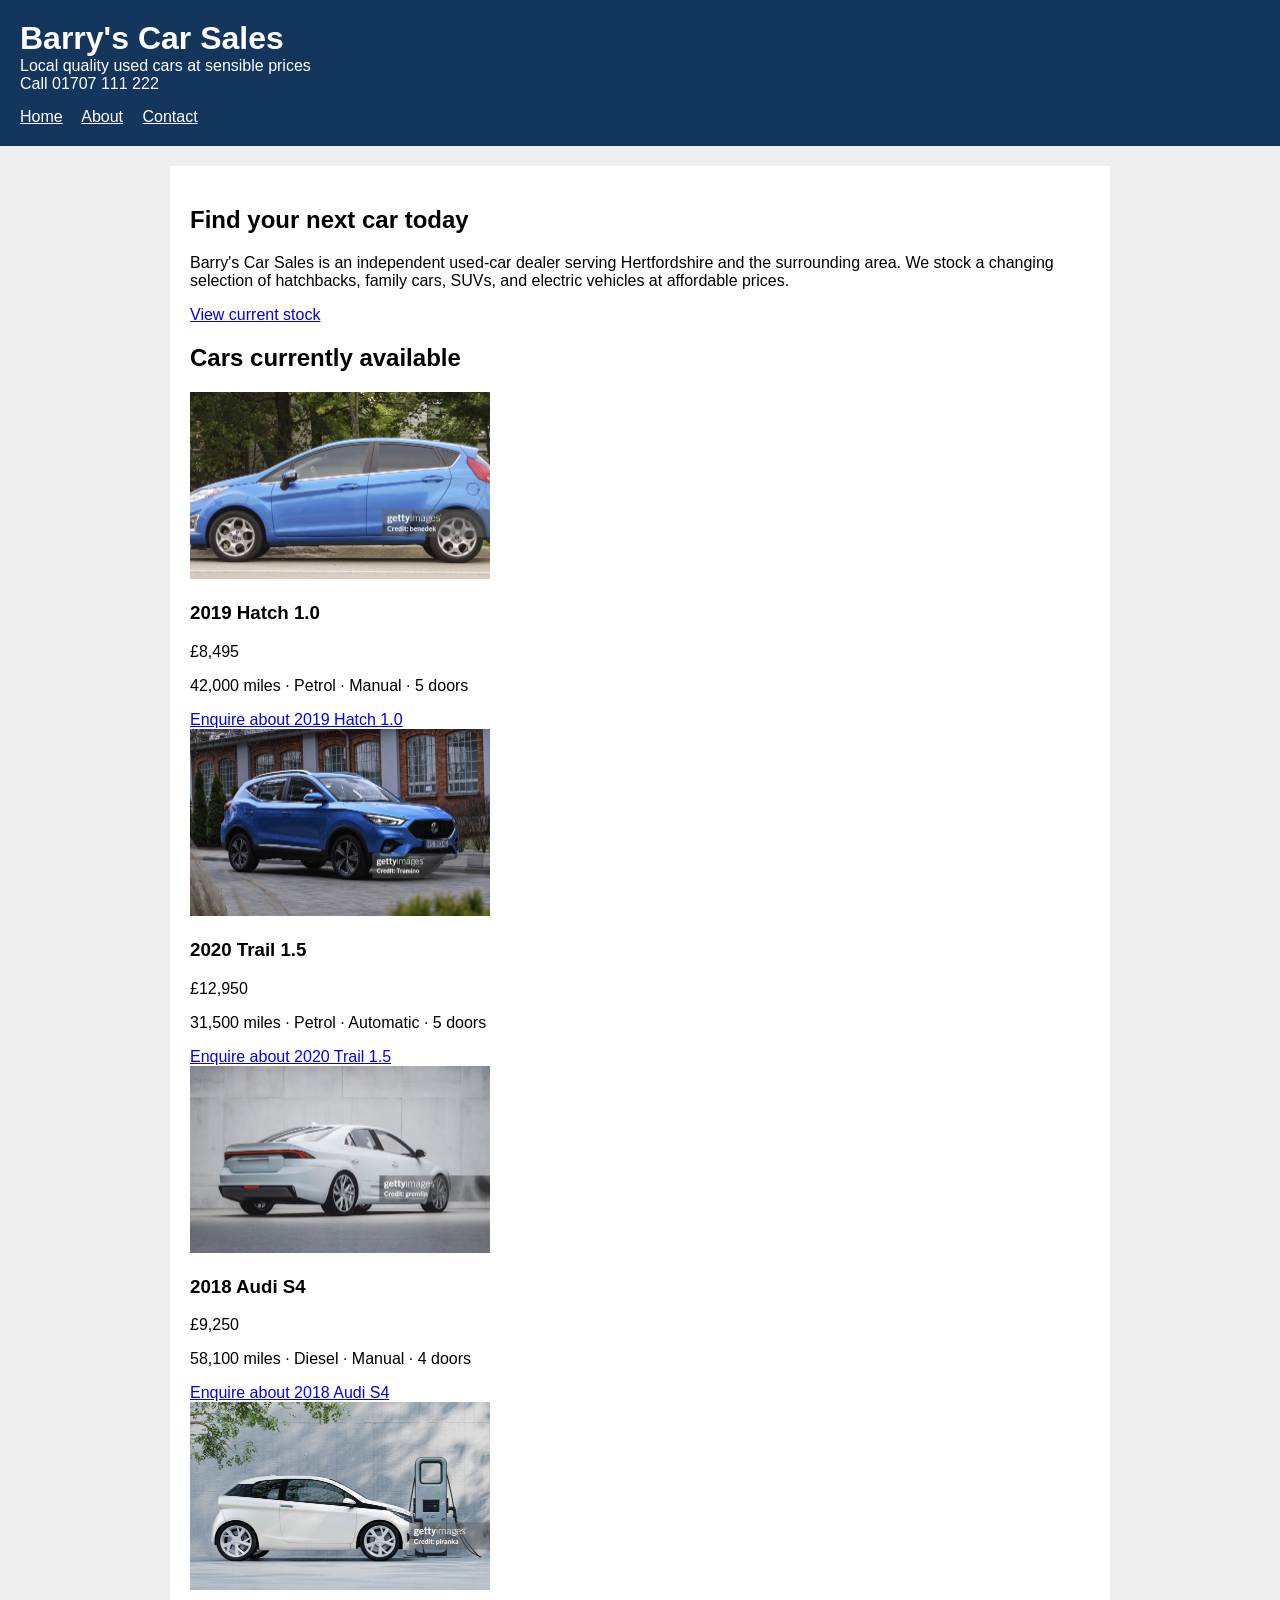
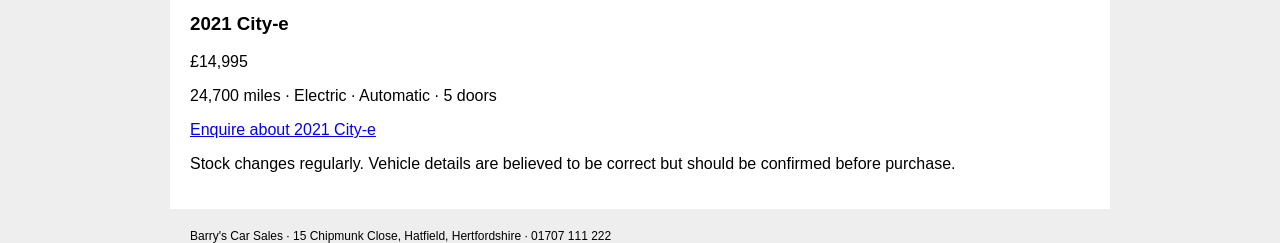
==== index.html @ 7a35cee2 "Improved accessibility and added automatic vehicle selection in enquiry form." ====
<!DOCTYPE html>
<html lang="en">
<head>
    <meta charset="utf-8">
    <title>Barry's Car Sales</title>
    <link rel="stylesheet" href="styles.css">
    <script src="script.js" defer></script>
</head>
<body>
<header>
    <div>
        <div>
            <h1>Barry's Car Sales</h1>
            <div>Local quality used cars at sensible prices</div>
        </div>
        <div>Call 01707 111 222</div>
    </div>
    <nav>
        <a href="index.html">Home</a>
        <a href="about.html">About</a>
        <a href="enquiry.html">Contact</a>
    </nav>
</header>

<main>
    <section>
        <h2>Find your next car today</h2>
        <p>Barry's Car Sales is an independent used-car dealer serving Hertfordshire and the surrounding area. We stock a changing selection of hatchbacks, family cars, SUVs, and electric vehicles at affordable prices.</p>
        <a href="#cars">View current stock</a>
    </section>

    <h2 id="cars">Cars currently available</h2>

    <div>
        <div>
            <img src="hatchback.jpg" alt="A blue hatchback left side">
            <h3>2019 Hatch 1.0</h3>
            <div>£8,495</div>
            <p>42,000 miles · Petrol · Manual · 5 doors</p>
            <a href="enquiry.html?car=hatch">Enquire about 2019 Hatch 1.0</a>
        </div>

        <div>
            <img src="suv.jpg" alt="A blue SUV  front right angle">
            <h3>2020 Trail 1.5</h3>
            <div>£12,950</div>
            <p>31,500 miles · Petrol · Automatic · 5 doors</p>
            <a href="enquiry.html?car=trail">Enquire about 2020 Trail 1.5</a>
        </div>

        <div>
            <img src="saloon.jpg" alt="A white four-door saloon showing back and right side">
            <h3>2018 Audi S4</h3>
            <div>£9,250</div>
            <p>58,100 miles · Diesel · Manual · 4 doors</p>
            <a href="enquiry.html?car=audi">Enquire about 2018 Audi S4</a>
        </div>

        <div>
            <img src="electric.jpg" alt="White electric car connected to a charging point">
            <h3>2021 City-e</h3>
            <div>£14,995</div>
            <p>24,700 miles · Electric · Automatic · 5 doors</p>
            <a href="enquiry.html?car=electric">Enquire about 2021 City-e</a>
        </div>
    </div>

    <p>Stock changes regularly. Vehicle details are believed to be correct but should be confirmed before purchase.</p>
</main>

<footer>
    Barry's Car Sales · 15 Chipmunk Close, Hatfield, Hertfordshire · 01707 111 222
</footer>
</body>
</html>
---- styles.css ----
body {
    font-family: Arial;
    margin: 0;
    background: #eeeeee;
}

header {
    background: #14365d;
    color: white;
    padding: 20px;
}

h1 {
    margin: 0;
}

nav {
    margin-top: 15px;
}

nav a {
    color: white;
    margin-right: 15px;
}

main {
    width: 900px;
    margin: 20px auto;
    padding: 20px;
    background: white;
}

img {
    width: 300px;
}

table {
    border-collapse: collapse;
}

th, 
td {
    border: 1px solid black;
    padding: 5px;
}

label {
    display: block;
}

input,
select,
textarea {
    width: 400px;
    margin-bottom: 10px;
}

textarea {
    height: 100px;
}

button {
    background: #14365d;
    color: white;
    padding: 5px;
}

footer {
    width: 900px;
    margin: auto;
    font-size: 12px;
}

input[type="checkbox"] {
    width: auto;
    margin-right: 5px;
}

input[type="checkbox"] + label {
    display: inline;
}

fieldset {
    width: fit-content;
    padding: 10px;
    margin-bottom: 15px;
}

fieldset input {
    width: auto;
}
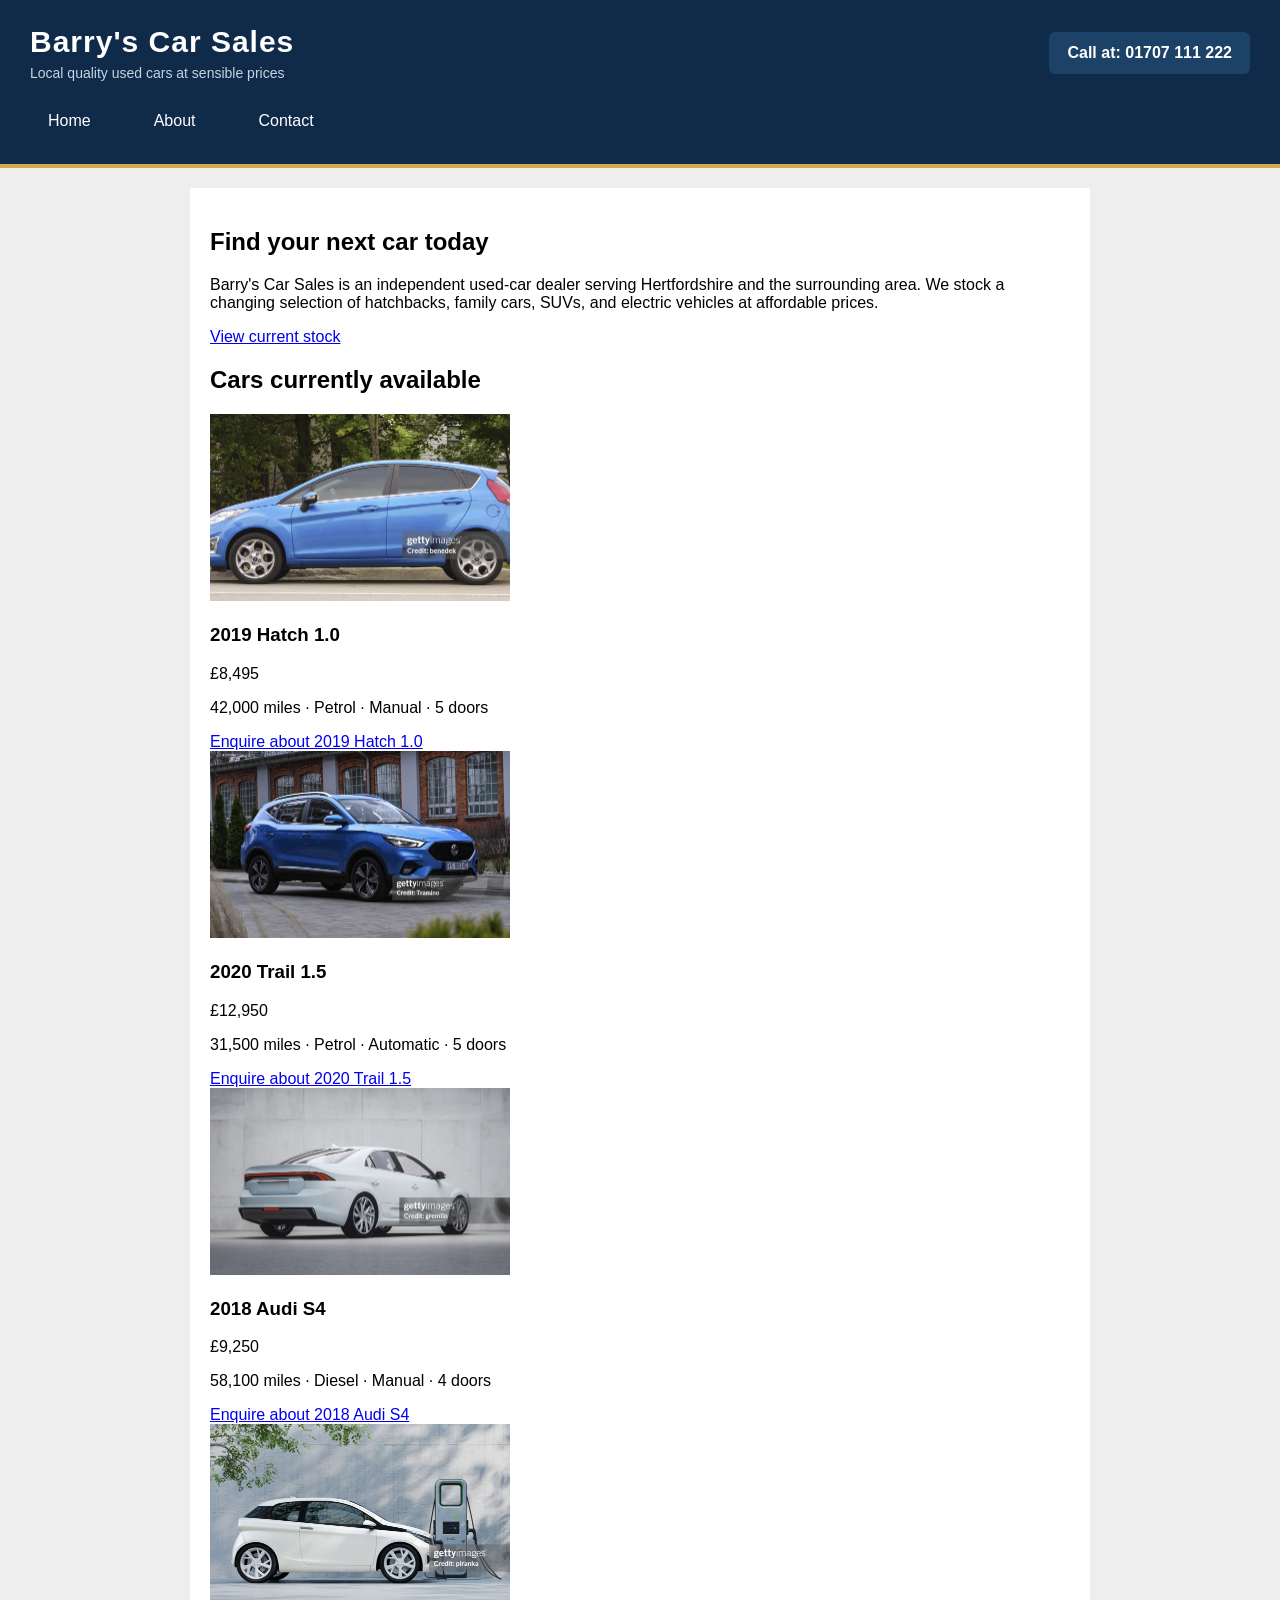
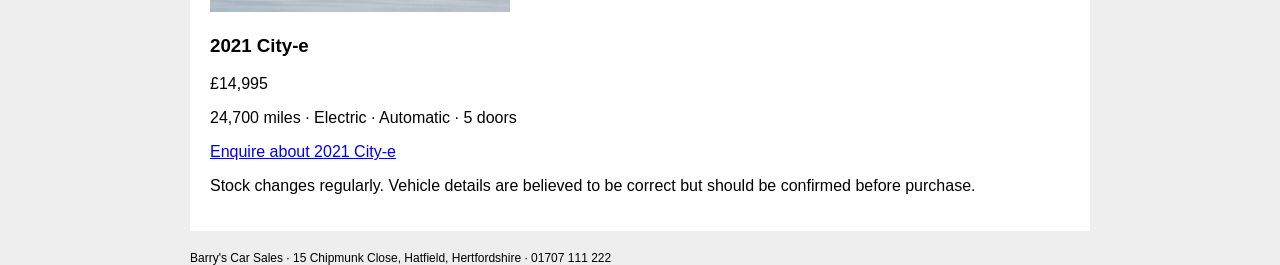
==== commit 9f76d113: "Enhanced header design with responsive styling and improved navigation." ====
--- a/index.html
+++ b/index.html
@@ -13,7 +13,7 @@
             <h1>Barry's Car Sales</h1>
             <div>Local quality used cars at sensible prices</div>
         </div>
-        <div>Call 01707 111 222</div>
+        <div>Call at: 01707 111 222</div>
     </div>
     <nav>
         <a href="index.html">Home</a>
--- a/styles.css
+++ b/styles.css
@@ -4,10 +4,15 @@
     background: #eeeeee;
 }
 
+* {
+    box-sizing: border-box;
+}
+
 header {
     background: #14365d;
     color: white;
     padding: 20px;
+    width: 100%;
 }
 
 h1 {
@@ -24,7 +29,8 @@
 }
 
 main {
-    width: 900px;
+    width: 90%;
+    max-width: 900px;
     margin: 20px auto;
     padding: 20px;
     background: white;
@@ -32,13 +38,16 @@
 
 img {
     width: 300px;
+    max-width: 100%;
+    height: auto;
 }
 
 table {
     border-collapse: collapse;
+    max-width: 100%;
 }
 
-th, 
+th,
 td {
     border: 1px solid black;
     padding: 5px;
@@ -52,6 +61,7 @@
 select,
 textarea {
     width: 400px;
+    max-width: 100%;
     margin-bottom: 10px;
 }
 
@@ -66,7 +76,8 @@
 }
 
 footer {
-    width: 900px;
+    width: 90%;
+    max-width: 900px;
     margin: auto;
     font-size: 12px;
 }
@@ -82,10 +93,100 @@
 
 fieldset {
     width: fit-content;
+    max-width: 100%;
     padding: 10px;
     margin-bottom: 15px;
 }
 
 fieldset input {
     width: auto;
-}+}
+
+@media (max-width: 600px) {
+    main {
+        width: 95%;
+        padding: 15px;
+    }
+
+    input,
+    select,
+    textarea {
+        width: 100%;
+    }
+
+    nav a {
+        display: inline-block;
+        margin-bottom: 8px;
+    }
+}
+
+
+
+header {
+    background: #102b49;
+    color: white;
+    padding: 25px 30px;
+    border-bottom: 4px solid #d4a84f;
+    width: 100%;
+}
+
+header > div {
+    display: flex;
+    justify-content: space-between;
+    align-items: center;
+    flex-wrap: wrap;
+    gap: 15px;
+}
+
+h1 {
+    margin: 0;
+    font-size: 30px;
+    letter-spacing: 1px;
+}
+
+header > div > div:first-child > div {
+    color: #c5d3e2;
+    font-size: 14px;
+    margin-top: 6px;
+}
+
+header > div > div:last-child {
+    background: #1d4267;
+    padding: 12px 18px;
+    border-radius: 6px;
+    font-weight: bold;
+}
+
+nav {
+    margin-top: 22px;
+    display: flex;
+    flex-wrap: wrap;
+    gap: 12px;
+}
+
+nav a {
+    color: white;
+    text-decoration: none;
+    padding: 9px 18px;
+    border-radius: 5px;
+    transition: background 0.2s;
+}
+
+nav a:hover {
+    background: #28547e;
+    text-decoration: underline;
+}
+
+@media (max-width: 600px) {
+    header {
+        padding: 20px;
+    }
+
+    h1 {
+        font-size: 24px;
+    }
+
+    header > div > div:last-child {
+        padding: 9px 12px;
+    }
+}
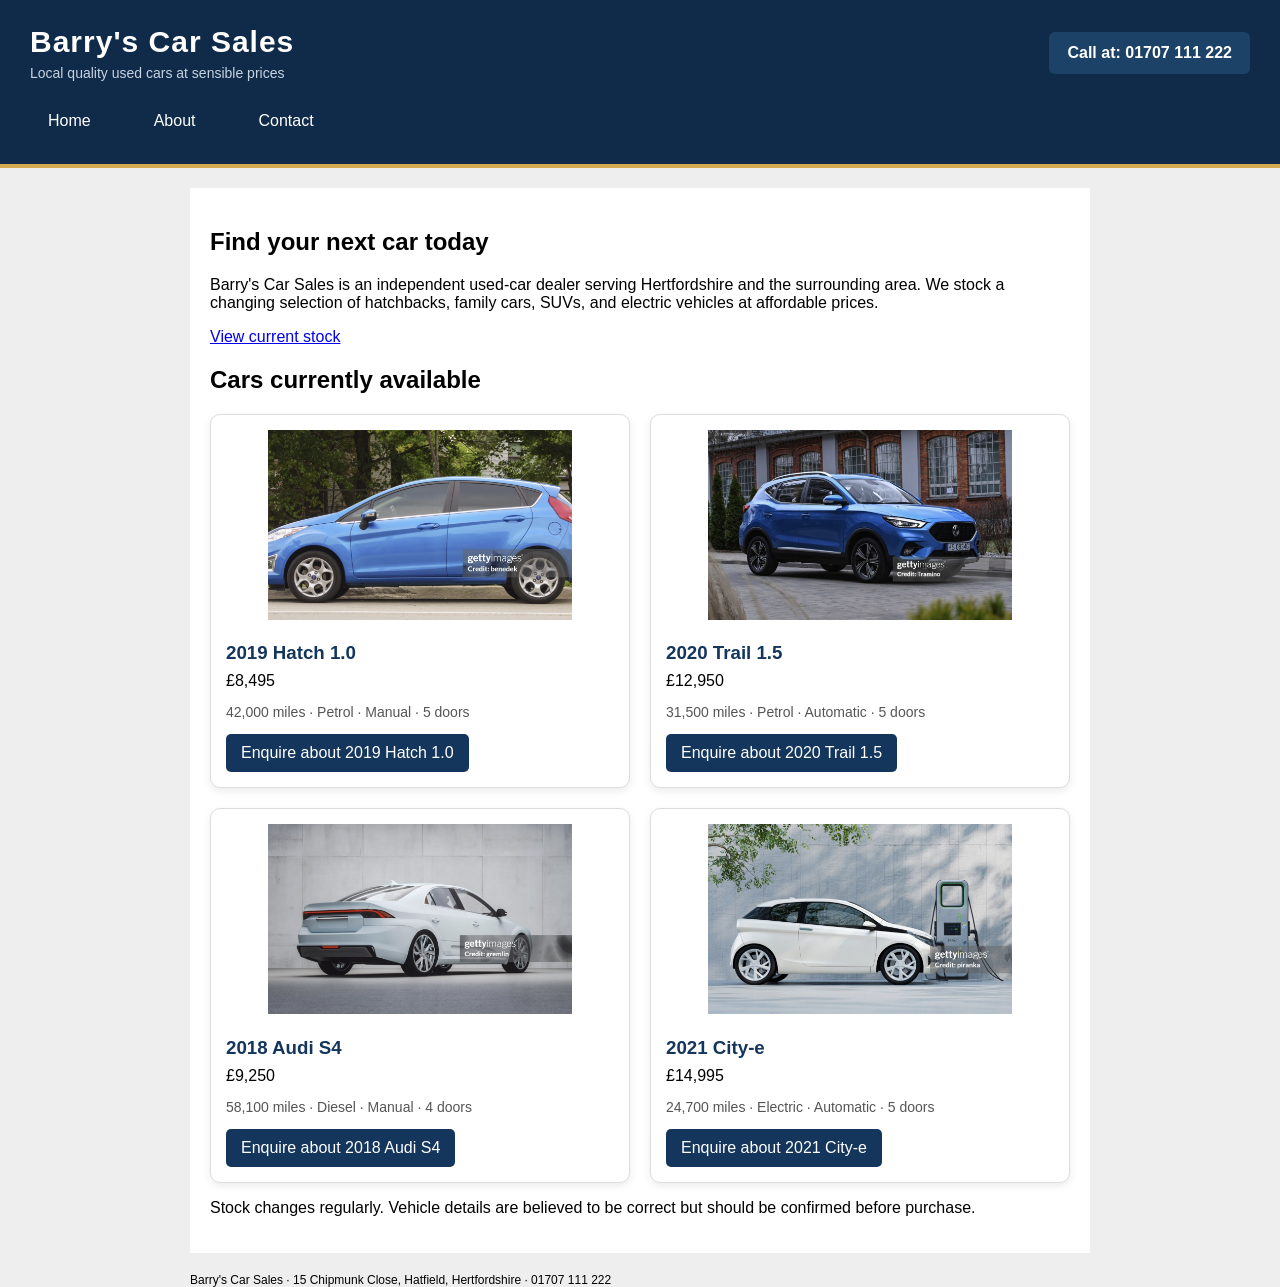
==== commit 616aa215: "Styled vehicle listings with responsive car cards, shadows and improved buttons." ====
--- a/index.html
+++ b/index.html
@@ -31,8 +31,8 @@
 
     <h2 id="cars">Cars currently available</h2>
 
-    <div>
-        <div>
+    <div class="car-container">
+        <div class="car-card">
             <img src="hatchback.jpg" alt="A blue hatchback left side">
             <h3>2019 Hatch 1.0</h3>
             <div>£8,495</div>
@@ -40,7 +40,7 @@
             <a href="enquiry.html?car=hatch">Enquire about 2019 Hatch 1.0</a>
         </div>
 
-        <div>
+        <div class="car-card">
             <img src="suv.jpg" alt="A blue SUV  front right angle">
             <h3>2020 Trail 1.5</h3>
             <div>£12,950</div>
@@ -48,7 +48,7 @@
             <a href="enquiry.html?car=trail">Enquire about 2020 Trail 1.5</a>
         </div>
 
-        <div>
+        <div class="car-card">
             <img src="saloon.jpg" alt="A white four-door saloon showing back and right side">
             <h3>2018 Audi S4</h3>
             <div>£9,250</div>
@@ -56,7 +56,7 @@
             <a href="enquiry.html?car=audi">Enquire about 2018 Audi S4</a>
         </div>
 
-        <div>
+        <div class="car-card">
             <img src="electric.jpg" alt="White electric car connected to a charging point">
             <h3>2021 City-e</h3>
             <div>£14,995</div>
--- a/styles.css
+++ b/styles.css
@@ -190,3 +190,60 @@
         padding: 9px 12px;
     }
 }
+
+.car-container {
+    display: grid;
+    grid-template-columns: repeat(2, minmax(0, 1fr));
+    gap: 20px;
+    margin-top: 20px;
+}
+
+.car-card {
+    background: white;
+    border: 1px solid #dddddd;
+    border-radius: 10px;
+    padding: 15px;
+    box-shadow: 0 3px 8px rgba(0, 0, 0, 0.08);
+    transition: transform 0.2s, box-shadow 0.2s;
+}
+
+.car-card:hover {
+    transform: translateY(-4px);
+    box-shadow: 0 6px 15px rgba(0, 0, 0, 0.15);
+}
+
+.car-card img {
+    width: 100%;
+    height: 190px;
+    object-fit: contain;
+}
+
+.car-card h3 {
+    color: #14365d;
+    margin-bottom: 8px;
+}
+
+.car-card p {
+    color: #555555;
+    font-size: 14px;
+}
+
+.car-card a {
+    display: inline-block;
+    background: #14365d;
+    color: white;
+    padding: 10px 15px;
+    border-radius: 5px;
+    text-decoration: none;
+}
+
+.car-card a:hover {
+    background: #28547e;
+    text-decoration: underline;
+}
+
+@media (max-width: 600px) {
+    .car-container {
+        grid-template-columns: 1fr;
+    }
+}
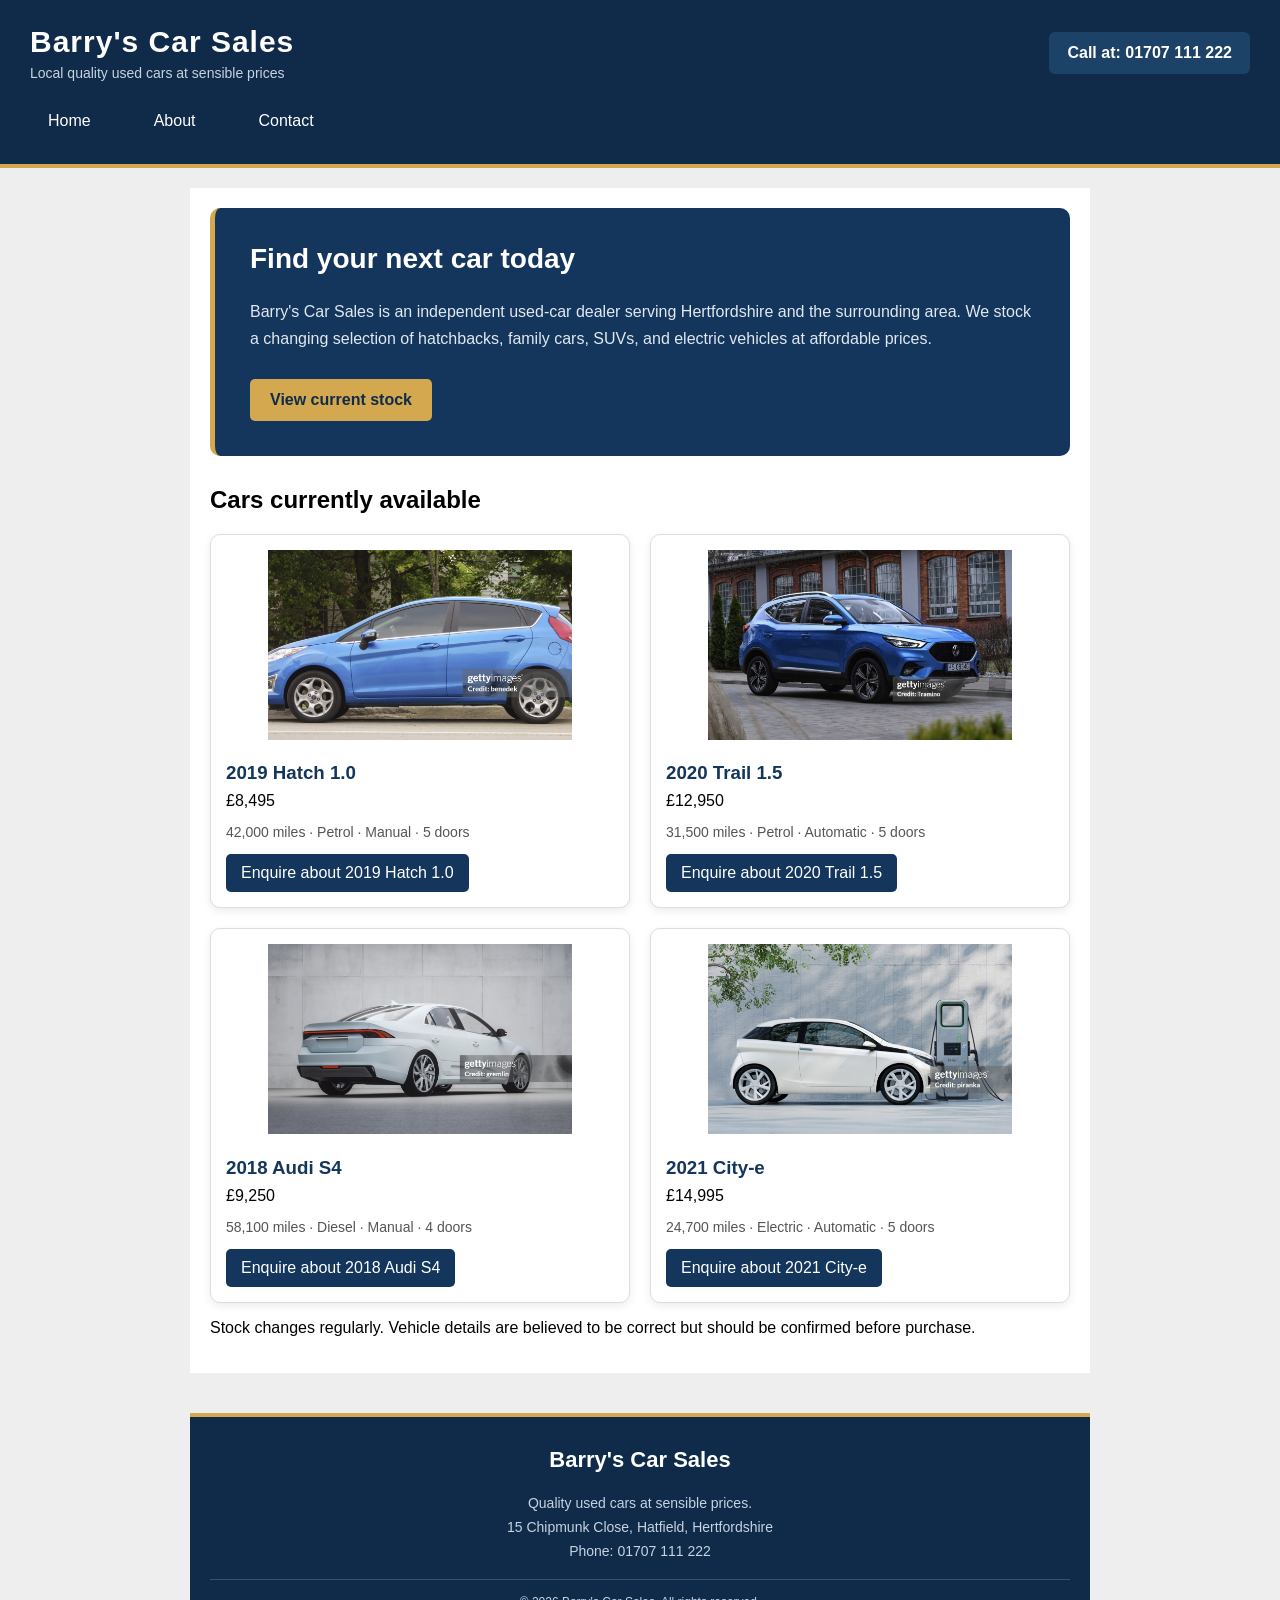
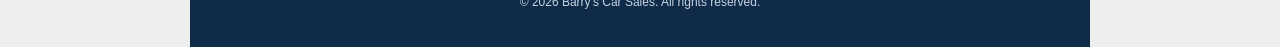
==== commit 8260c7d8: "Enhanced footer design" ====
--- a/index.html
+++ b/index.html
@@ -23,7 +23,7 @@
 </header>
 
 <main>
-    <section>
+    <section class="hero">
         <h2>Find your next car today</h2>
         <p>Barry's Car Sales is an independent used-car dealer serving Hertfordshire and the surrounding area. We stock a changing selection of hatchbacks, family cars, SUVs, and electric vehicles at affordable prices.</p>
         <a href="#cars">View current stock</a>
@@ -69,7 +69,11 @@
 </main>
 
 <footer>
-    Barry's Car Sales · 15 Chipmunk Close, Hatfield, Hertfordshire · 01707 111 222
+    <h3>Barry's Car Sales</h3>
+    <p>Quality used cars at sensible prices.</p>
+    <p>15 Chipmunk Close, Hatfield, Hertfordshire</p>
+    <p>Phone: 01707 111 222</p>
+    <p class="copyright">© 2026 Barry's Car Sales. All rights reserved.</p>
 </footer>
 </body>
 </html>
--- a/styles.css
+++ b/styles.css
@@ -246,4 +246,78 @@
     .car-container {
         grid-template-columns: 1fr;
     }
+}
+
+
+.hero {
+    background: #14365d;
+    color: white;
+    padding: 35px;
+    border-radius: 10px;
+    margin-bottom: 30px;
+    border-left: 5px solid #d4a84f;
+}
+
+.hero h2 {
+    font-size: 28px;
+    margin-top: 0;
+}
+
+.hero p {
+    color: #e0e8f0;
+    line-height: 1.7;
+}
+
+.hero a {
+    display: inline-block;
+    background: #d4a84f;
+    color: #102b49;
+    padding: 12px 20px;
+    border-radius: 5px;
+    text-decoration: none;
+    font-weight: bold;
+    margin-top: 10px;
+}
+
+.hero a:hover {
+    background: #edc875;
+    text-decoration: underline;
+}
+
+@media (max-width: 600px) {
+    .hero {
+        padding: 22px;
+    }
+
+    .hero h2 {
+        font-size: 23px;
+    }
+}
+
+footer {
+    background: #102b49;
+    color: white;
+    width: 100%;
+    margin-top: 40px;
+    padding: 30px 20px;
+    text-align: center;
+    border-top: 4px solid #d4a84f;
+}
+
+footer h3 {
+    margin-top: 0;
+    font-size: 22px;
+}
+
+footer p {
+    color: #c5d3e2;
+    margin: 8px 0;
+    font-size: 14px;
+}
+
+footer .copyright {
+    border-top: 1px solid #38516b;
+    padding-top: 15px;
+    margin-top: 20px;
+    font-size: 12px;
 }
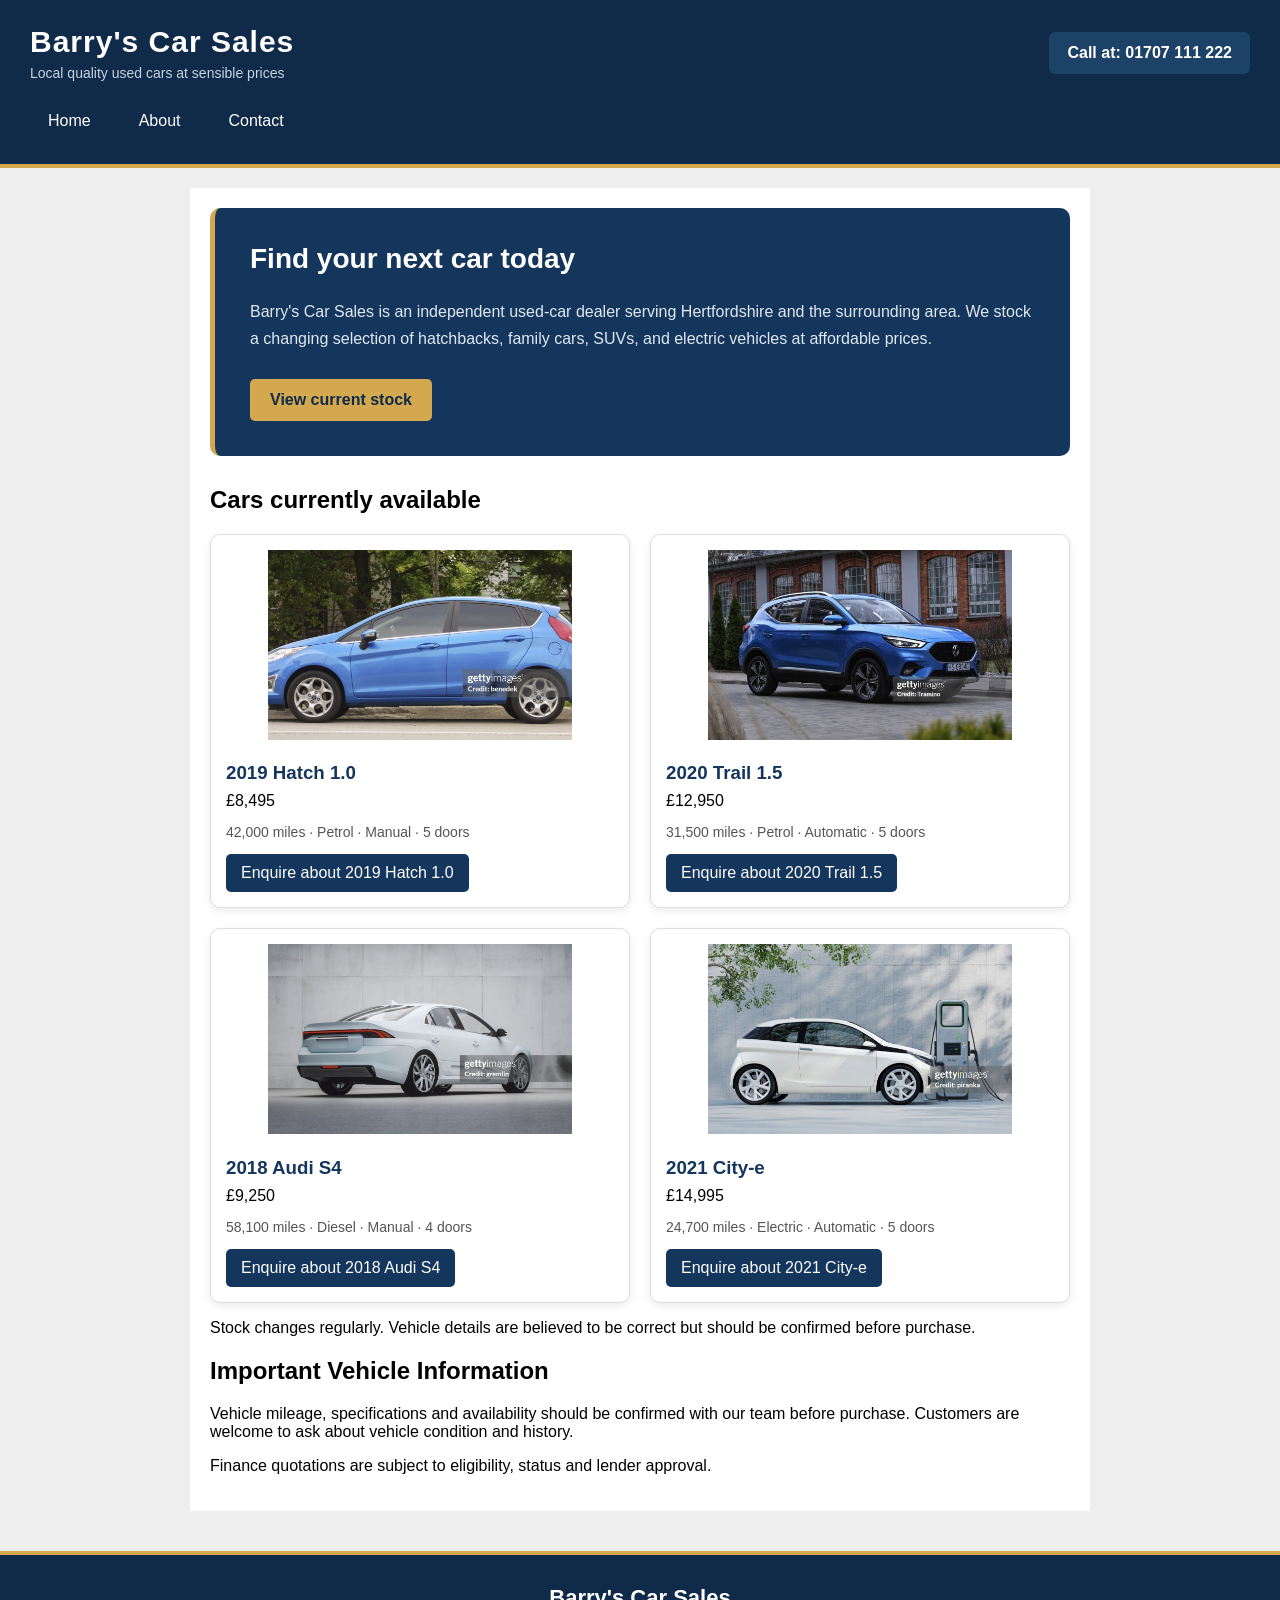
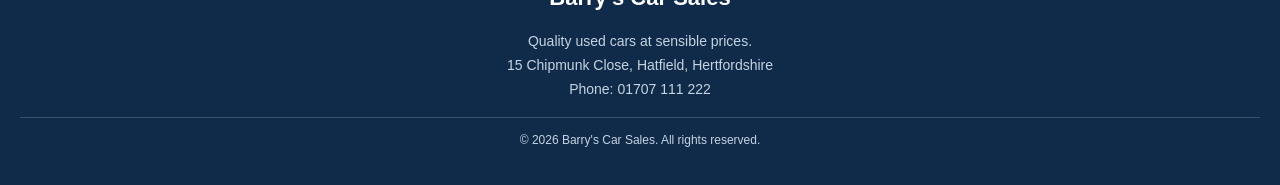
==== commit 6a803131: "Added privacy notice and vehicle information section." ====
--- a/index.html
+++ b/index.html
@@ -66,6 +66,12 @@
     </div>
 
     <p>Stock changes regularly. Vehicle details are believed to be correct but should be confirmed before purchase.</p>
+    <section>
+        <h2>Important Vehicle Information</h2>
+        <p>Vehicle mileage, specifications and availability should be confirmed with our team before purchase. Customers are welcome to ask about vehicle condition and history.</p>
+        <p>Finance quotations are subject to eligibility, status and lender approval.</p>
+    </section>
+
 </main>
 
 <footer>
--- a/styles.css
+++ b/styles.css
@@ -1,5 +1,6 @@
+
 body {
-    font-family: Arial;
+    font-family: Arial, sans-serif;
     margin: 0;
     background: #eeeeee;
 }
@@ -8,26 +9,64 @@
     box-sizing: border-box;
 }
 
+/* HEADER */
 header {
-    background: #14365d;
-    color: white;
-    padding: 20px;
+    background: #102b49;
+    color: white;
+    padding: 25px 30px;
+    border-bottom: 4px solid #d4a84f;
     width: 100%;
+}
+
+header > div {
+    display: flex;
+    justify-content: space-between;
+    align-items: center;
+    flex-wrap: wrap;
+    gap: 15px;
 }
 
 h1 {
     margin: 0;
-}
-
+    font-size: 30px;
+    letter-spacing: 1px;
+}
+
+header > div > div:first-child > div {
+    color: #c5d3e2;
+    font-size: 14px;
+    margin-top: 6px;
+}
+
+header > div > div:last-child {
+    background: #1d4267;
+    padding: 12px 18px;
+    border-radius: 6px;
+    font-weight: bold;
+}
+
+/* NAVIGATION */
 nav {
-    margin-top: 15px;
+    margin-top: 22px;
+    display: flex;
+    flex-wrap: wrap;
+    gap: 12px;
 }
 
 nav a {
     color: white;
-    margin-right: 15px;
-}
-
+    text-decoration: none;
+    padding: 9px 18px;
+    border-radius: 5px;
+    transition: background 0.2s;
+}
+
+nav a:hover {
+    background: #28547e;
+    text-decoration: underline;
+}
+
+/* MAIN CONTENT */
 main {
     width: 90%;
     max-width: 900px;
@@ -36,12 +75,14 @@
     background: white;
 }
 
+/* IMAGES */
 img {
     width: 300px;
     max-width: 100%;
     height: auto;
 }
 
+/* TABLE */
 table {
     border-collapse: collapse;
     max-width: 100%;
@@ -53,6 +94,7 @@
     padding: 5px;
 }
 
+/* FORMS */
 label {
     display: block;
 }
@@ -75,13 +117,6 @@
     padding: 5px;
 }
 
-footer {
-    width: 90%;
-    max-width: 900px;
-    margin: auto;
-    font-size: 12px;
-}
-
 input[type="checkbox"] {
     width: auto;
     margin-right: 5px;
@@ -102,95 +137,43 @@
     width: auto;
 }
 
-@media (max-width: 600px) {
-    main {
-        width: 95%;
-        padding: 15px;
-    }
-
-    input,
-    select,
-    textarea {
-        width: 100%;
-    }
-
-    nav a {
-        display: inline-block;
-        margin-bottom: 8px;
-    }
-}
-
-
-
-header {
-    background: #102b49;
-    color: white;
-    padding: 25px 30px;
-    border-bottom: 4px solid #d4a84f;
-    width: 100%;
-}
-
-header > div {
-    display: flex;
-    justify-content: space-between;
-    align-items: center;
-    flex-wrap: wrap;
-    gap: 15px;
-}
-
-h1 {
-    margin: 0;
-    font-size: 30px;
-    letter-spacing: 1px;
-}
-
-header > div > div:first-child > div {
-    color: #c5d3e2;
-    font-size: 14px;
-    margin-top: 6px;
-}
-
-header > div > div:last-child {
-    background: #1d4267;
-    padding: 12px 18px;
-    border-radius: 6px;
-    font-weight: bold;
-}
-
-nav {
-    margin-top: 22px;
-    display: flex;
-    flex-wrap: wrap;
-    gap: 12px;
-}
-
-nav a {
-    color: white;
+/* HERO SECTION */
+.hero {
+    background: #14365d;
+    color: white;
+    padding: 35px;
+    border-radius: 10px;
+    margin-bottom: 30px;
+    border-left: 5px solid #d4a84f;
+}
+
+.hero h2 {
+    font-size: 28px;
+    margin-top: 0;
+}
+
+.hero p {
+    color: #e0e8f0;
+    line-height: 1.7;
+}
+
+.hero a {
+    display: inline-block;
+    background: #d4a84f;
+    color: #102b49;
+    padding: 12px 20px;
+    border-radius: 5px;
     text-decoration: none;
-    padding: 9px 18px;
-    border-radius: 5px;
-    transition: background 0.2s;
-}
-
-nav a:hover {
-    background: #28547e;
+    font-weight: bold;
+    margin-top: 10px;
+}
+
+.hero a:hover {
+    background: #edc875;
     text-decoration: underline;
 }
 
-@media (max-width: 600px) {
-    header {
-        padding: 20px;
-    }
-
-    h1 {
-        font-size: 24px;
-    }
-
-    header > div > div:last-child {
-        padding: 9px 12px;
-    }
-}
-
+/* CAR LISTINGS */
 .car-container {
     display: grid;
     grid-template-columns: repeat(2, minmax(0, 1fr));
@@ -242,63 +225,13 @@
     text-decoration: underline;
 }
 
-@media (max-width: 600px) {
-    .car-container {
-        grid-template-columns: 1fr;
-    }
-}
-
-
-.hero {
-    background: #14365d;
-    color: white;
-    padding: 35px;
-    border-radius: 10px;
-    margin-bottom: 30px;
-    border-left: 5px solid #d4a84f;
-}
-
-.hero h2 {
-    font-size: 28px;
-    margin-top: 0;
-}
-
-.hero p {
-    color: #e0e8f0;
-    line-height: 1.7;
-}
-
-.hero a {
-    display: inline-block;
-    background: #d4a84f;
-    color: #102b49;
-    padding: 12px 20px;
-    border-radius: 5px;
-    text-decoration: none;
-    font-weight: bold;
-    margin-top: 10px;
-}
-
-.hero a:hover {
-    background: #edc875;
-    text-decoration: underline;
-}
-
-@media (max-width: 600px) {
-    .hero {
-        padding: 22px;
-    }
-
-    .hero h2 {
-        font-size: 23px;
-    }
-}
-
+/* FOOTER */
 footer {
     background: #102b49;
     color: white;
     width: 100%;
-    margin-top: 40px;
+    max-width: none;
+    margin: 40px 0 0;
     padding: 30px 20px;
     text-align: center;
     border-top: 4px solid #d4a84f;
@@ -320,4 +253,293 @@
     padding-top: 15px;
     margin-top: 20px;
     font-size: 12px;
+}
+
+/* MOBILE RESPONSIVENESS */
+@media (max-width: 600px) {
+    header {
+        padding: 20px;
+    }
+
+    h1 {
+        font-size: 24px;
+    }
+
+    header > div > div:last-child {
+        padding: 9px 12px;
+    }
+
+    main {
+        width: 95%;
+        padding: 15px;
+    }
+
+    input,
+    select,
+    textarea {
+        width: 100%;
+    }
+
+    nav a {
+        display: inline-block;
+        margin-bottom: 8px;
+    }
+
+    .car-container {
+        grid-template-columns: 1fr;
+    }
+
+    .hero {
+        padding: 22px;
+    }
+
+    .hero h2 {
+        font-size: 23px;
+    }
+}
+
+
+/* ABOUT PAGE */
+
+.about-main {
+    max-width: 1100px;
+}
+
+.about-hero {
+    background: #14365d;
+    color: white;
+    padding: 30px;
+    border-left: 5px solid #d4a84f;
+    border-radius: 8px;
+    margin-bottom: 25px;
+}
+
+.about-hero h2 {
+    margin-top: 0;
+    font-size: 28px;
+}
+
+.about-hero p {
+    color: #e0e8f0;
+    margin-bottom: 0;
+}
+
+.about-content {
+    display: grid;
+    grid-template-columns: 2fr 1fr;
+    gap: 25px;
+}
+
+.about-story h2,
+.about-story h3 {
+    color: #14365d;
+}
+
+.about-story p {
+    line-height: 1.7;
+    color: #444444;
+}
+
+.about-sidebar {
+    background: #f3f5f8;
+    padding: 20px;
+    border-radius: 8px;
+    border-top: 4px solid #d4a84f;
+    height: fit-content;
+}
+
+.about-sidebar h3 {
+    color: #14365d;
+    margin-top: 0;
+}
+
+.about-sidebar ul {
+    padding-left: 20px;
+    line-height: 2;
+}
+
+.team-table {
+    overflow-x: auto;
+}
+
+.team-table table {
+    width: 100%;
+    border-collapse: collapse;
+}
+
+.team-table th {
+    background: #14365d;
+    color: white;
+    text-align: left;
+}
+
+.team-table th,
+.team-table td {
+    padding: 12px;
+    border: 1px solid #dddddd;
+}
+
+.team-table tr:nth-child(even) {
+    background: #f3f5f8;
+}
+
+.about-contact {
+    margin-top: 25px;
+}
+
+.about-contact a {
+    color: #14365d;
+    font-weight: bold;
+}
+
+.opening-times {
+    background: white;
+    padding: 15px;
+    border-radius: 6px;
+    margin-top: 25px;
+}
+
+.opening-times p {
+    font-size: 14px;
+    line-height: 1.6;
+}
+
+@media (max-width: 700px) {
+    .about-content {
+        grid-template-columns: 1fr;
+    }
+
+    .about-hero {
+        padding: 22px;
+    }
+
+    .about-hero h2 {
+        font-size: 23px;
+    }
+
+    .team-table table {
+        min-width: 550px;
+    }
+}
+
+
+/* ENQUIRY PAGE */
+
+main form {
+    background: #f8f9fb;
+    padding: 25px;
+    border: 1px solid #dddddd;
+    border-radius: 10px;
+    box-shadow: 0 3px 8px rgba(0, 0, 0, 0.06);
+}
+
+main form > div {
+    margin-bottom: 15px;
+}
+
+main form label {
+    font-weight: bold;
+    margin-bottom: 7px;
+    color: #26384a;
+}
+
+main form input,
+main form select,
+main form textarea {
+    width: 100%;
+    padding: 12px;
+    border: 1px solid #bbbbbb;
+    border-radius: 5px;
+    font-family: Arial, sans-serif;
+    font-size: 14px;
+}
+
+main form textarea {
+    height: 120px;
+}
+
+main form input[type="checkbox"],
+main form input[type="radio"] {
+    width: auto;
+    margin-right: 5px;
+}
+
+main form input[type="checkbox"] + label,
+main form input[type="radio"] + label {
+    display: inline;
+}
+
+main form fieldset {
+    width: 100%;
+    border: 1px solid #cccccc;
+    border-radius: 5px;
+    padding: 15px;
+    margin: 20px 0;
+}
+
+main form legend {
+    color: #14365d;
+    font-weight: bold;
+    padding: 0 5px;
+}
+
+main form button {
+    background: #14365d;
+    color: white;
+    border: none;
+    border-radius: 5px;
+    padding: 12px 25px;
+    font-size: 15px;
+    font-weight: bold;
+    cursor: pointer;
+}
+
+main form button:hover {
+    background: #28547e;
+}
+
+.required {
+    color: #c0392b;
+    font-weight: bold;
+}
+
+
+main form input:focus,
+main form select:focus,
+main form textarea:focus {
+    outline: 2px solid #d4a84f;
+    border-color: #14365d;
+}
+
+@media (max-width: 600px) {
+    main form {
+        padding: 15px;
+    }
+}
+
+
+#confirmation {
+    color: #1b6b36;
+    background: #e6f4ea;
+    padding: 15px;
+    border-radius: 5px;
+    font-weight: bold;
+    margin-top: 20px;
+}
+
+#confirmation:empty {
+    display: none;
+}
+
+.privacy-note {
+    background: #f3f5f8;
+    padding: 12px;
+    border-left: 4px solid #d4a84f;
+    font-size: 13px;
+    line-height: 1.6;
+}
+
+.privacy-note a {
+    color: #14365d;
+    font-weight: bold;
 }
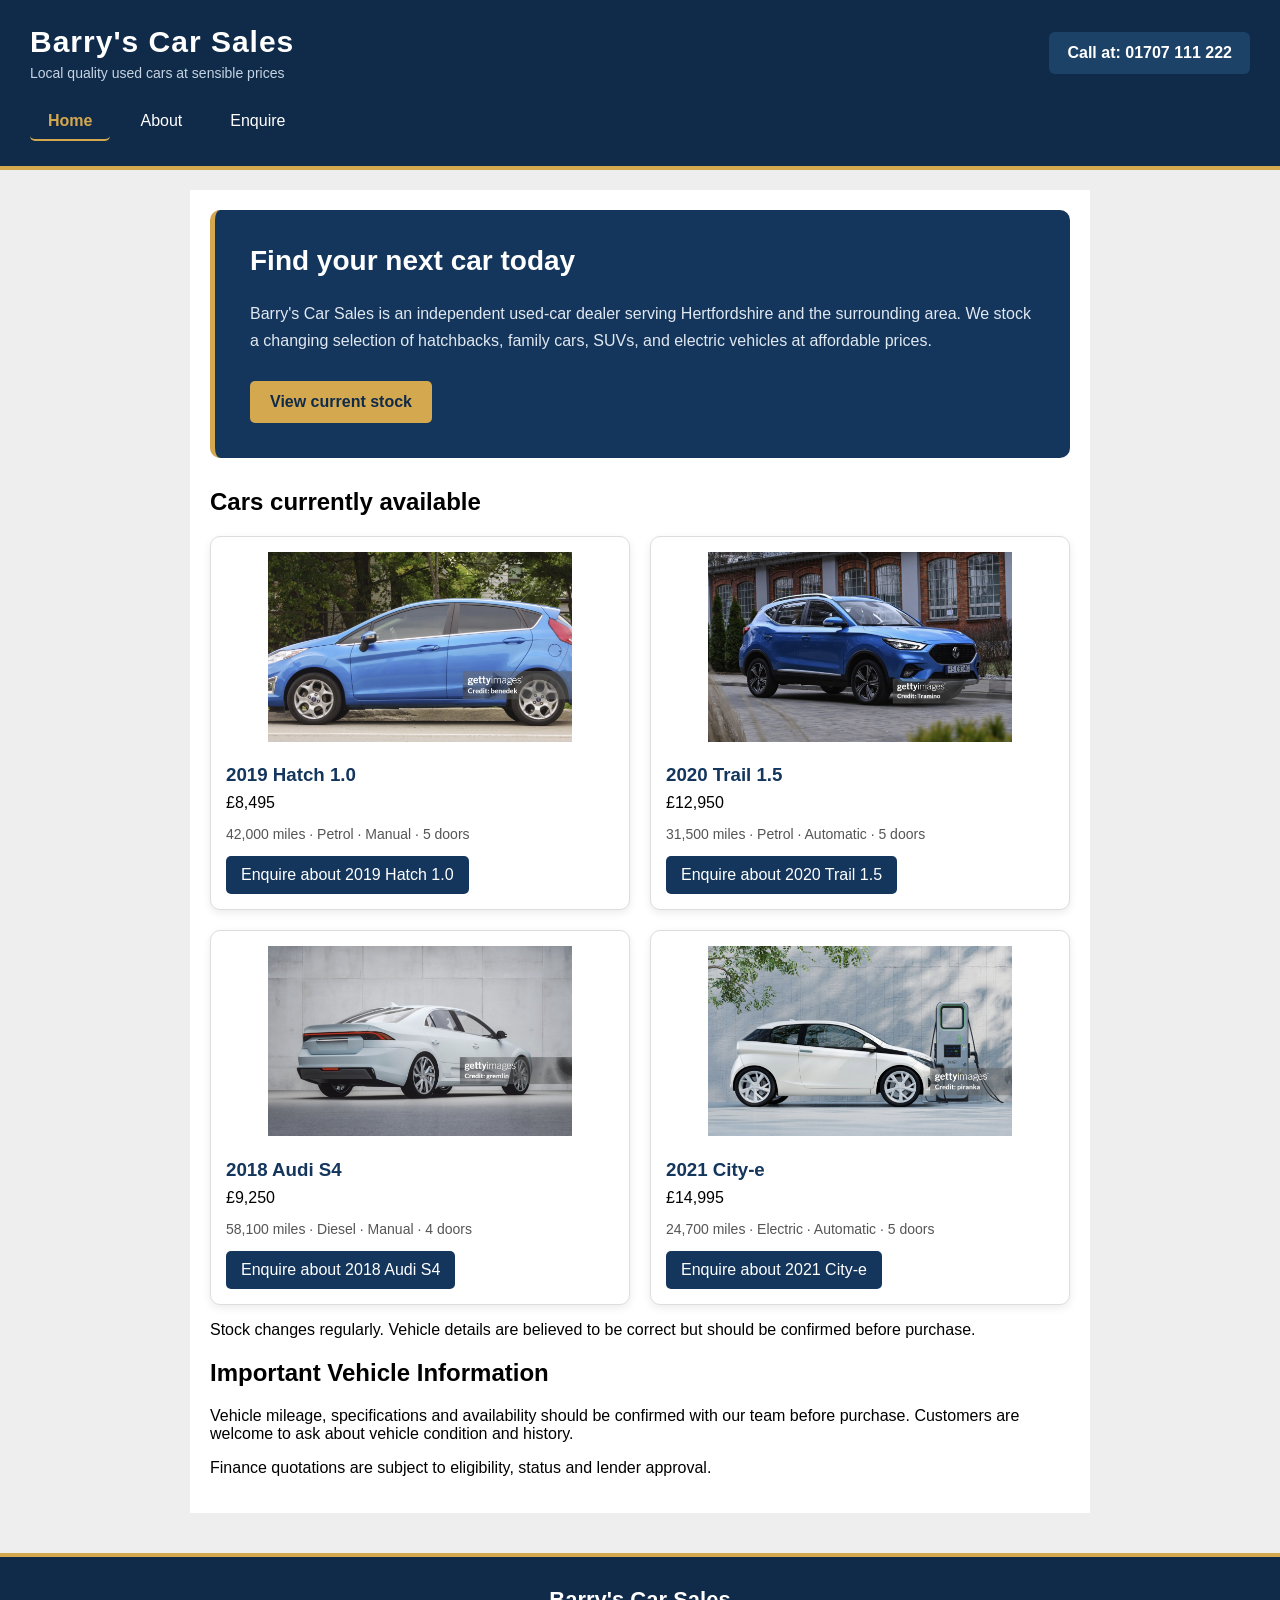
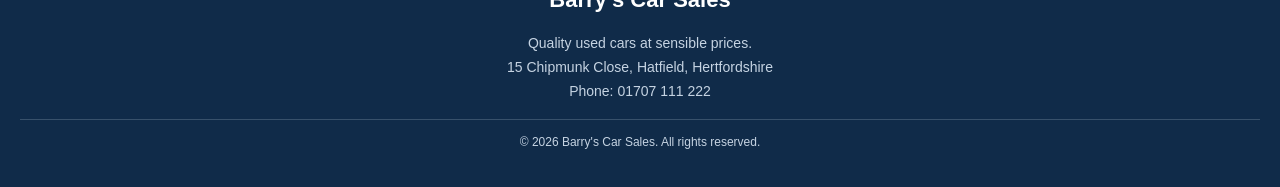
==== commit bf53eb47: "Add current page indicator to navigation" ====
--- a/index.html
+++ b/index.html
@@ -2,6 +2,7 @@
 <html lang="en">
 <head>
     <meta charset="utf-8">
+    <meta name="viewport" content="width=device-width, initial-scale=1">
     <title>Barry's Car Sales</title>
     <link rel="stylesheet" href="styles.css">
     <script src="script.js" defer></script>
@@ -16,9 +17,9 @@
         <div>Call at: 01707 111 222</div>
     </div>
     <nav>
-        <a href="index.html">Home</a>
+        <a href="index.html" class="active">Home</a>
         <a href="about.html">About</a>
-        <a href="enquiry.html">Contact</a>
+        <a href="enquiry.html">Enquire</a>
     </nav>
 </header>
 
--- a/styles.css
+++ b/styles.css
@@ -542,4 +542,10 @@
 .privacy-note a {
     color: #14365d;
     font-weight: bold;
+}
+
+nav a.active {
+    color: #d4a84f;
+    font-weight: bold;
+    border-bottom: 2px solid #d4a84f;
 }
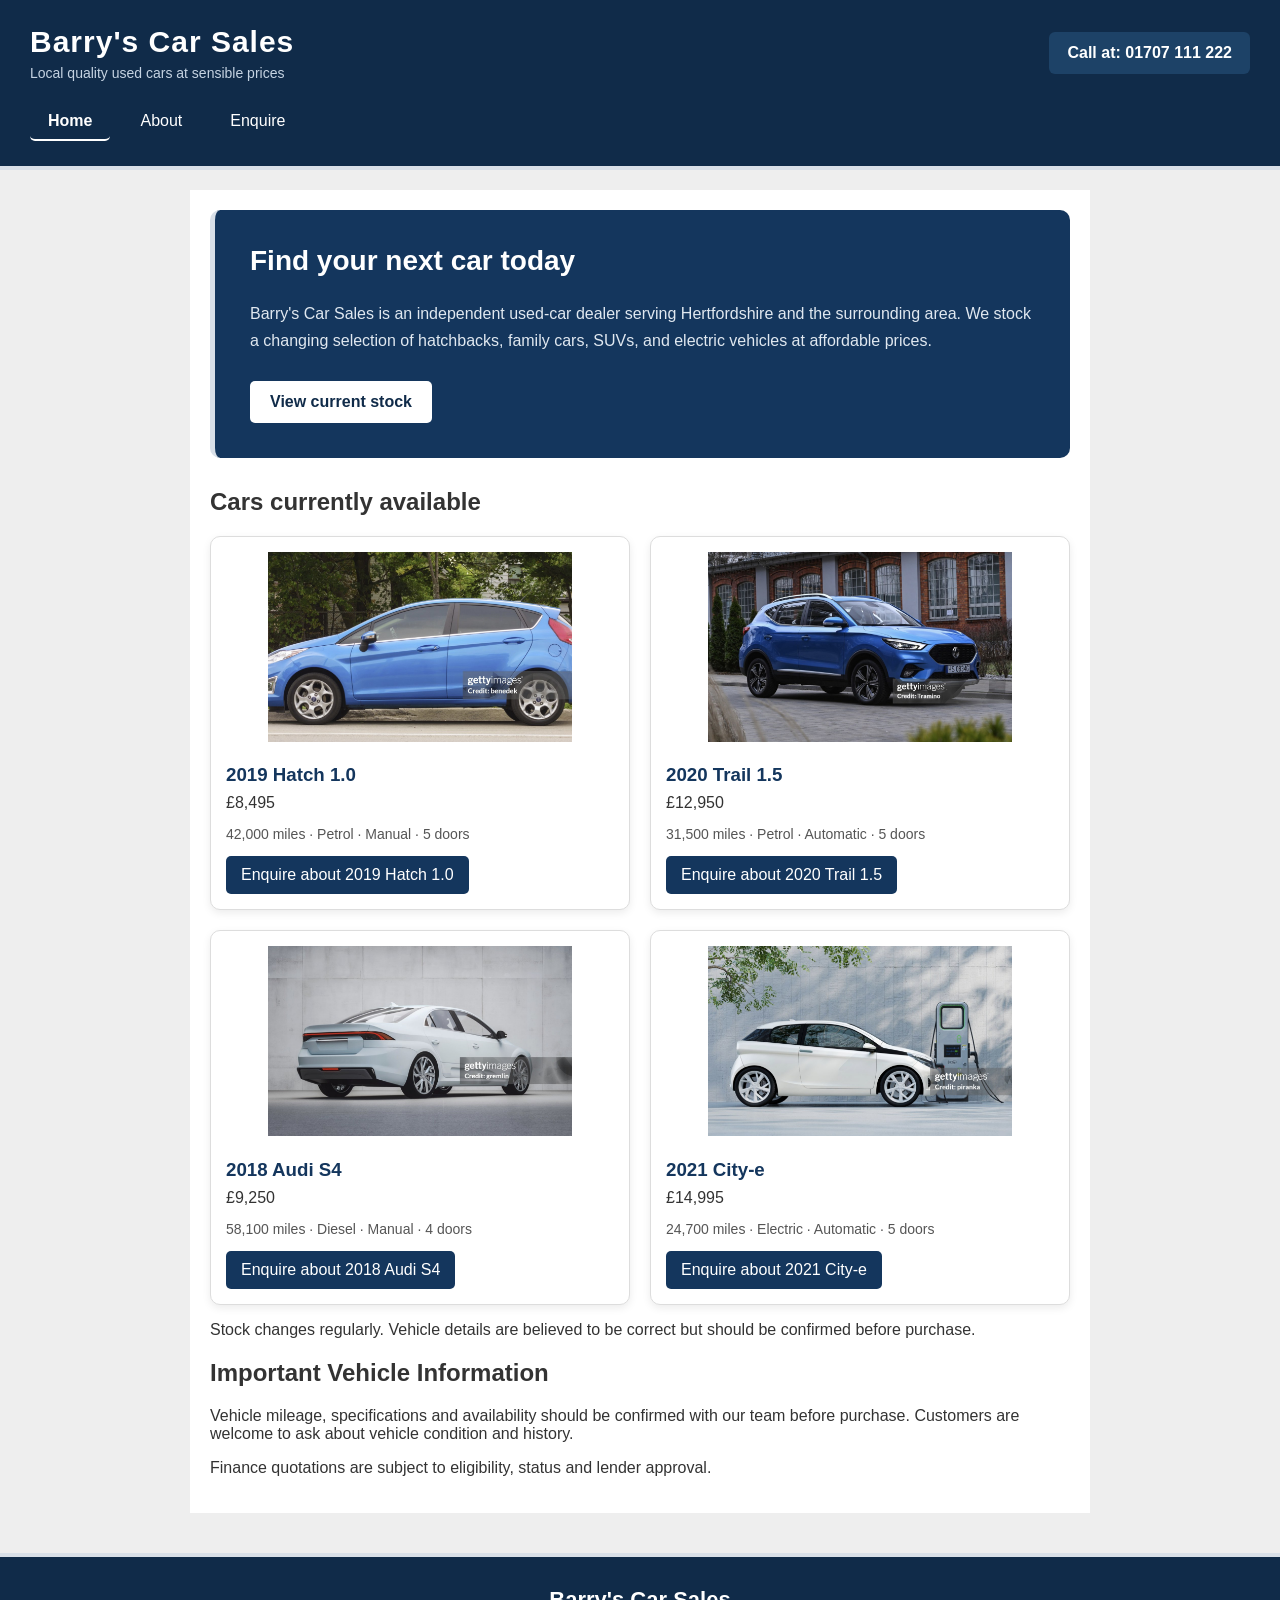
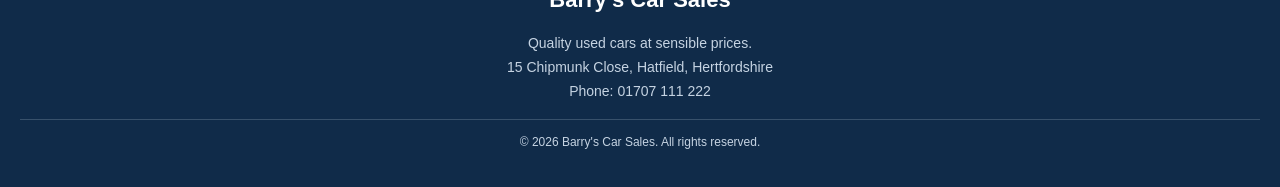
==== commit 659afc5e: "Add aria-current to navigation links" ====
--- a/index.html
+++ b/index.html
@@ -17,7 +17,7 @@
         <div>Call at: 01707 111 222</div>
     </div>
     <nav>
-        <a href="index.html" class="active">Home</a>
+        <a href="index.html" aria-current="page">Home</a>
         <a href="about.html">About</a>
         <a href="enquiry.html">Enquire</a>
     </nav>
--- a/styles.css
+++ b/styles.css
@@ -1,8 +1,8 @@
-
 body {
     font-family: Arial, sans-serif;
     margin: 0;
     background: #eeeeee;
+    color: #333333;
 }
 
 * {
@@ -14,7 +14,7 @@
     background: #102b49;
     color: white;
     padding: 25px 30px;
-    border-bottom: 4px solid #d4a84f;
+    border-bottom: 4px solid #d9e0e8;
     width: 100%;
 }
 
@@ -64,6 +64,12 @@
 nav a:hover {
     background: #28547e;
     text-decoration: underline;
+}
+
+nav a[aria-current="page"] {
+    color: white;
+    font-weight: bold;
+    border-bottom: 2px solid white;
 }
 
 /* MAIN CONTENT */
@@ -144,7 +150,7 @@
     padding: 35px;
     border-radius: 10px;
     margin-bottom: 30px;
-    border-left: 5px solid #d4a84f;
+    border-left: 5px solid #d9e0e8;
 }
 
 .hero h2 {
@@ -159,7 +165,7 @@
 
 .hero a {
     display: inline-block;
-    background: #d4a84f;
+    background: white;
     color: #102b49;
     padding: 12px 20px;
     border-radius: 5px;
@@ -169,7 +175,7 @@
 }
 
 .hero a:hover {
-    background: #edc875;
+    background: #d9e0e8;
     text-decoration: underline;
 }
 
@@ -234,7 +240,7 @@
     margin: 40px 0 0;
     padding: 30px 20px;
     text-align: center;
-    border-top: 4px solid #d4a84f;
+    border-top: 4px solid #d9e0e8;
 }
 
 footer h3 {
@@ -298,9 +304,7 @@
     }
 }
 
-
 /* ABOUT PAGE */
-
 .about-main {
     max-width: 1100px;
 }
@@ -309,7 +313,7 @@
     background: #14365d;
     color: white;
     padding: 30px;
-    border-left: 5px solid #d4a84f;
+    border-left: 5px solid #d9e0e8;
     border-radius: 8px;
     margin-bottom: 25px;
 }
@@ -344,7 +348,7 @@
     background: #f3f5f8;
     padding: 20px;
     border-radius: 8px;
-    border-top: 4px solid #d4a84f;
+    border-top: 4px solid #d9e0e8;
     height: fit-content;
 }
 
@@ -422,9 +426,7 @@
     }
 }
 
-
 /* ENQUIRY PAGE */
-
 main form {
     background: #f8f9fb;
     padding: 25px;
@@ -503,11 +505,10 @@
     font-weight: bold;
 }
 
-
 main form input:focus,
 main form select:focus,
 main form textarea:focus {
-    outline: 2px solid #d4a84f;
+    outline: 2px solid #14365d;
     border-color: #14365d;
 }
 
@@ -517,7 +518,7 @@
     }
 }
 
-
+/* FORM CONFIRMATION */
 #confirmation {
     color: #1b6b36;
     background: #e6f4ea;
@@ -531,10 +532,11 @@
     display: none;
 }
 
+/* PRIVACY NOTE */
 .privacy-note {
     background: #f3f5f8;
     padding: 12px;
-    border-left: 4px solid #d4a84f;
+    border-left: 4px solid #d9e0e8;
     font-size: 13px;
     line-height: 1.6;
 }
@@ -543,9 +545,3 @@
     color: #14365d;
     font-weight: bold;
 }
-
-nav a.active {
-    color: #d4a84f;
-    font-weight: bold;
-    border-bottom: 2px solid #d4a84f;
-}
